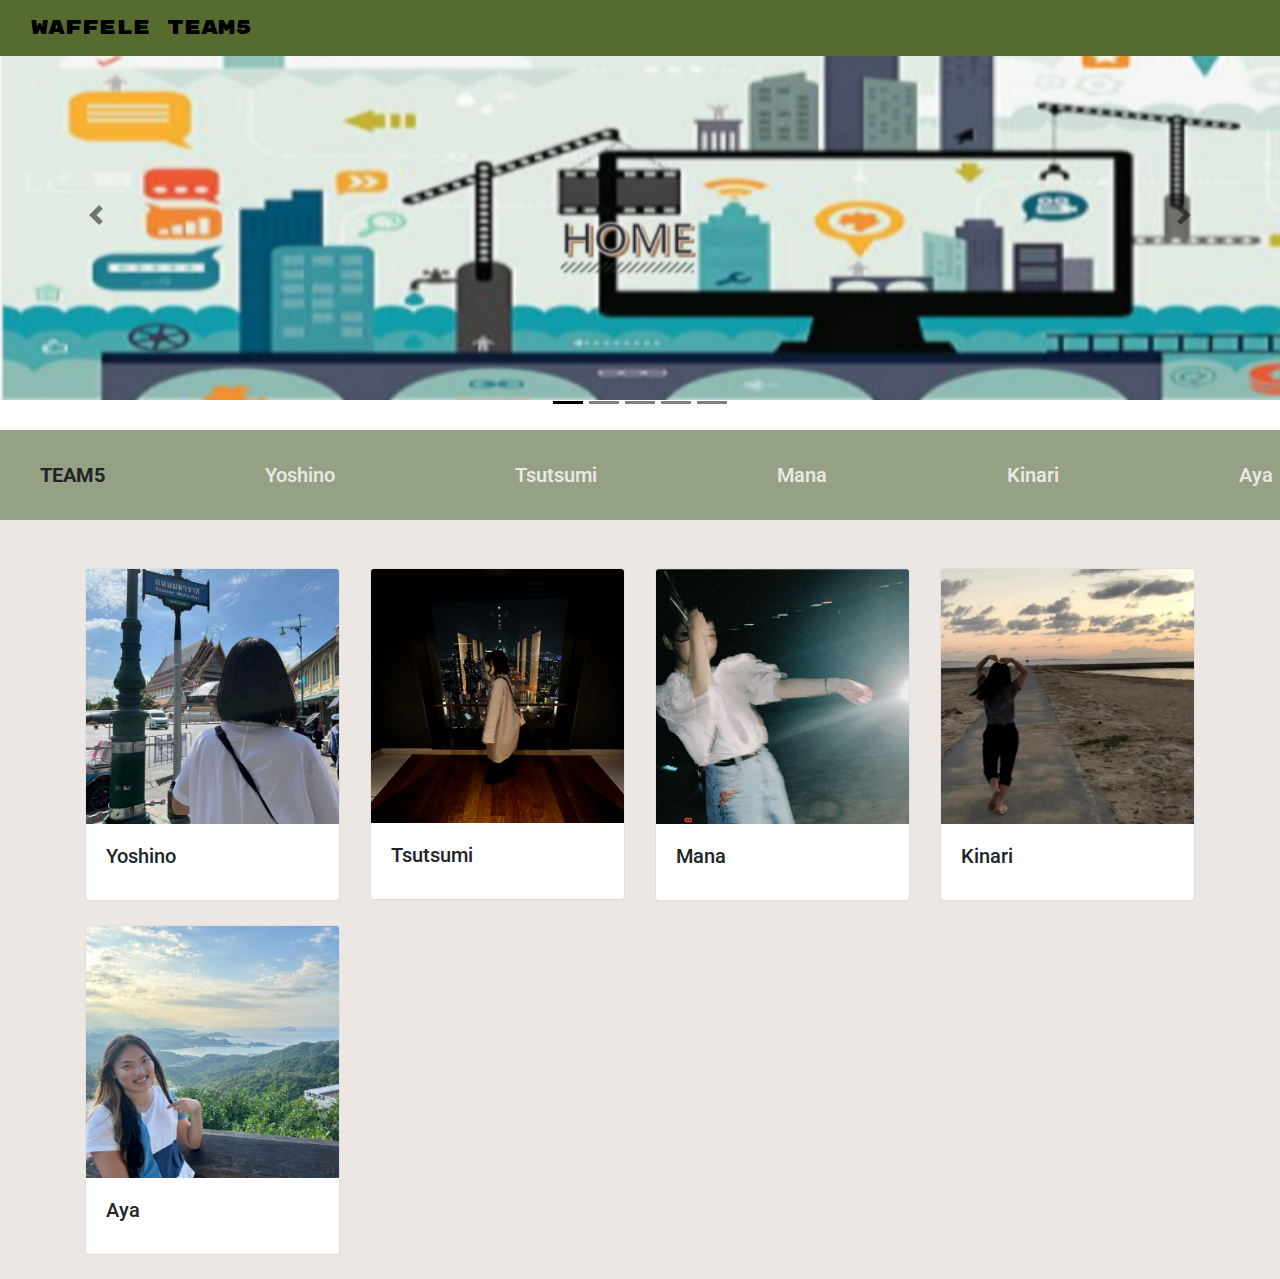
==== index.html @ e6914407 "202311131532" ====
<!DOCTYPE html>
<html lang="en">

<head>
  <meta charset="utf-8">
  <meta name="viewport" content="width=device-width, initial-scale=1, shrink-to-fit=no">
  <meta name="theme-color" content="#000000">
  <script type="text/javascript" src="script.js"></script>
  <link rel="stylesheet" href="https://cdn.jsdelivr.net/npm/bootstrap@5.3.2/dist/css/bootstrap.min.css">
  <link rel="stylesheet" href="style_favorite.css">
  <!-- Google font Icon -->
  <link rel="preconnect" href="https://fonts.googleapis.com">
  <link rel="preconnect" href="https://fonts.gstatic.com" crossorigin>
  <link href="https://fonts.googleapis.com/css2?family=Noto+Sans+JP:wght@100&family=Roboto:ital,wght@0,100;1,100;1,900&family=Rubik+Mono+One&display=swap" rel="stylesheet">
  <!-- Google Fonts のコードを追加 -->
  <link rel="preconnect" href="https://fonts.gstatic.com">
  <link href="https://fonts.googleapis.com/css2?family=Rubik+Mono+One&display=swap" rel="stylesheet">
  <style>
      /* フォントを適用する要素に対して指定 */
      .navbar-brand {
          font-family: 'Rubik Mono One', sans-serif;
      }
  </style>
</head>

<body>
<a class="btn" id="scroll-to-top-btn" onclick="scroll_to_top()"></a>

  <nav class="navbar fixed-top" style="background:#556b2f">

  <div class="container-fluid">
   
    <a class="navbar-brand" href="index.html">Waffele team5</a>
    <button class="navbar-toggler" type="button" data-bs-toggle="offcanvas" data-bs-target="#offcanvasNavbar" aria-controls="offcanvasNavbar">
      <span class="navbar-toggler-icon"></span>
    </button>

    <div class="offcanvas offcanvas-end" tabindex="-1" id="offcanvasNavbar" aria-labelledby="offcanvasNavbarLabel">
      <div class="offcanvas-header">
        <h5 class="offcanvas-title" id="offcanvasNavbarLabel">Team5</h5>
        <button type="button" class="btn-close" data-bs-dismiss="offcanvas" aria-label="Close"></button>
      </div>

      <div class="offcanvas-body">
        <ul class="navbar-nav justify-content-end flex-grow-1 pe-3">
          <li class="nav-item">
            <a class="nav-link active" aria-current="page" href="index.html">Home</a>
          </li>

          <li class="nav-item">
            <a class="nav-link" href="index_travel.html">　将来行ってみたいところ</a>
          </li>

        <li class="nav-item">
          <a class="nav-link" href="index_interest.html">　今熱中しているもの・こと</a>
        </li>

        <li class="nav-item">
          <a class="nav-link" href="index_favorite.html">　おすすめしたいもの・こと</a>
        </li>

        <li class="nav-item">
          <a class="nav-link" href="index_tech.html">　テックキャリアの先</a>
        </li>


      </div>

    </div>
  </div>
</nav>
  
  <!--カルーセルを設置-->
  <div id="carouselExampleDark" class="carousel carousel-dark slide" data-bs-ride="carousel">
    <!--インジケーター部分作成-->
    <div class="carousel-indicators">
      <button type="button" data-bs-target="#carouselExampleDark" data-bs-slide-to="0" class="active" aria-current="true" aria-label="Slide 1"></button>
      <button type="button" data-bs-target="#carouselExampleDark" data-bs-slide-to="1" aria-label="Slide 2"></button>
      <button type="button" data-bs-target="#carouselExampleDark" data-bs-slide-to="2" aria-label="Slide 3"></button>
      <button type="button" data-bs-target="#carouselExampleDark" data-bs-slide-to="3" aria-label="Slide 4"></button>
      <button type="button" data-bs-target="#carouselExampleDark" data-bs-slide-to="4" aria-label="Slide 5"></button>
    </div>
    <!--スライド画像部分作成-->
    <div class="carousel-inner">
      <div class="carousel-item active" data-bs-interval="10000">
        <a href="index.html"> <!-- リンク先のページのURLを指定 -->
        <img src="home.png" class="d-block w-100" alt="home">
        <!--<div class="carousel-caption d-none d-md-block">
          <h5>home</h5>
          <p>team5のホームページ</p>
        </div>-->
        </a>
      </div>
      <div class="carousel-item" data-bs-interval="2000">
        <a href="index_travel.html">
        <img src="travel.png" class="d-block w-100" alt="travel">
        <!--<div class="carousel-caption d-none d-md-block">
          <h5>travel</h5>
          <p>team5メンバーの行きたいところ</p>
        </div>-->
        </a>
      </div>
      <div class="carousel-item">
        <a href="index_interest.html">
        <img src="intarest.png" class="d-block w-100" alt="intarest">
        <!--<div class="carousel-caption d-none d-md-block">
          <h5>intarest</h5>
          <p>team5メンバーの今熱中しているもの</p>
        </div>-->
        </a>    
      </div>
    　<div class="carousel-item" data-bs-interval="2000">
        <a href="index_favorite.html">
    　　<img src="favorite.png" class="d-block w-100" alt="favorite">
    　　<!--<div class="carousel-caption d-none d-md-block">
        　<h5>favorite</h5>
        　<p>team5メンバーのオススメしたいところ</p>
    　　</div>-->
        </a>
    　</div>
    　<div class="carousel-item" data-bs-interval="2000">
        <a href="index_tech.html">
    　　<img src="tech.png" class="d-block w-100" alt="tech">
    　　<!--<div class="carousel-caption d-none d-md-block">
        　<h5>Future</h5>
        　<p>team5メンバーのテックキャリの先</p>
    　　</div>-->
        </a>
    　</div>
    </div>
    <!--左右ボタン作成-->
    <button class="carousel-control-prev" type="button" data-bs-target="#carouselExampleDark" data-bs-slide="prev">
      <span class="carousel-control-prev-icon" aria-hidden="true"></span>
      <span class="visually-hidden">Previous</span>
    </button>
    <button class="carousel-control-next" type="button" data-bs-target="#carouselExampleDark" data-bs-slide="next">
      <span class="carousel-control-next-icon" aria-hidden="true"></span>
      <span class="visually-hidden">Next</span>
    </button>
  </div>

<div class="main"> 
  <div class="Name">
    <nav class="section">
        <li>TEAM5</li>
        <li><a class="Yoshino" href="#Yoshino">Yoshino</a></li>
        <li><a class="Tsutsumi" href="#Tsutsumi">Tsutsumi</a></li>
        <li><a class="Mana" href="#Mana">Mana</a></li>
        <li><a class="Kinari" href="#Kinari">Kinari</a></li>
        <li><a class="Aya" href="#Aya">Aya</a></li>
    </nav>
  </div>

<!-- 自己紹介カード -->
<!DOCTYPE html>
<html lang="en">
<head>
  <meta charset="UTF-8">
  <meta name="viewport" content="width=device-width, initial-scale=1, shrink-to-fit=no">
  <link rel="stylesheet" href="https://stackpath.bootstrapcdn.com/bootstrap/4.5.2/css/bootstrap.min.css">
  <title>自己紹介カード</title>
  <style>
    .expandable-content {
      display: none;
    }
    .card-img {
      /* 一律の写真サイズを指定 */
      max-width: 100%;
      height: auto;
      object-fit:cover;
    }
  </style>
</head>
<body>

<div class="container mt-5">
  <div class="row">
    <!-- カード1 -->
    <div class="col-md-3 mb-4">
      <div class="card" id="introCard1">
        <img src="pro_yosshi.png" class="card-img-top" alt="Your Photo 1">
        <div class="card-body">
          <h5 class="card-title"id="Yoshino">Yoshino</h5>
          <div class="expandable-content">
            <p><strong>好きな食べ物:</strong>餃子</p>
            <p><strong>好きな動物:</strong>うさぎ</p>
            <p><strong>好きな授業:</strong>数学</p>
            <p><strong>趣味:</strong>食事</p>
            <p><strong>一言:</strong>最後までwaffleについていけるようにがんばります。</p>
          </div>
        </div>
      </div>
    </div>

    <!-- カード2 -->
    <div class="col-md-3 mb-4">
      <div class="card" id="introCard2">
        <img src="pro_tutumi.png" class="card-img-top" alt="Your Photo 2">
        <div class="card-body">
          <h5 class="card-title"id="Tsutsumi">Tsutsumi</h5>
          <div class="expandable-content">
            <p><strong>好きな食べ物:</strong>胡椒、一味、辛い物全般、タピオカ</p>
            <p><strong>好きな動物:</strong> いぬ、うさぎ</p>
            <p><strong>好きな授業:</strong> 情報</p>
            <p><strong>趣味:</strong> ゲーム、読書</p>
            <p><strong>一言:</strong> GitHubで共同編集スムーズにできるようブランチとかもう一回勉強し直します！</p>
          </div>
        </div>
      </div>
    </div>

    <!-- カード3 -->
    <div class="col-md-3 mb-4">
      <div class="card" id="introCard2">
        <img src="pro_mana.png" class="card-img-top" alt="Your Photo 2">
        <div class="card-body">
          <h5 class="card-title"id="Mana">Mana</h5>
          <div class="expandable-content">
            <p><strong>好きな食べ物:</strong> チョコ、ラーメン</p>
            <p><strong>好きな動物:</strong>柴犬</p>
            <p><strong>好きな授業:</strong> 統計（高校では体育）</p>
            <p><strong>趣味:</strong>漫画、アニメ、ダンス</p>
            <p><strong>一言:</strong>大量のerrorに負けずに頑張ります！</p>
          </div>
        </div>
      </div>
    </div>

    <!-- カード4 -->
    <div class="col-md-3 mb-4">
      <div class="card" id="introCard2">
        <img src="pro_kinari.png" class="card-img-top" alt="Your Photo 2">
        <div class="card-body">
          <h5 class="card-title"id="Kinari">Kinari</h5>
          <div class="expandable-content">
            <p><strong>好きな食べ物:</strong>えび、ホルモン、ラーメン</p>
            <p><strong>好きな動物:</strong> くま</p>
            <p><strong>好きな授業:</strong> 韓国語</p>
            <p><strong>趣味:</strong> Netflix</p>
            <p><strong>一言:</strong> waffleを通じて成長できるように頑張ります</p>
          </div>
        </div>
      </div>
    </div>


    <!-- カード5 -->
    <div class="col-md-3 mb-4">
      <div class="card" id="introCard2">
        <img src="pro_aya.png" class="card-img-top" alt="Your Photo 2">
        <div class="card-body">
          <h5 class="card-title"id="Aya">Aya</h5>
          <div class="expandable-content">
            <p><strong>好きな食べ物:</strong> 海鮮</p>
            <p><strong>好きな動物:</strong> ねこ</p>
            <!-- <p><strong>好きな授業:</strong> More details...</p> -->
            <p><strong>趣味:</strong> 旅行</p>
            <p><strong>一言:</strong> waffle collegeは大変ですが、最後まで頑張ります！</p>
          </div>
        </div>
      </div>
    </div>
  
  </div>
</div>
</div>

<script src="https://code.jquery.com/jquery-3.5.1.slim.min.js"></script>
<script src="https://cdn.jsdelivr.net/npm/@popperjs/core@2.9.2/dist/umd/popper.min.js"></script>
<script src="https://stackpath.bootstrapcdn.com/bootstrap/4.5.2/js/bootstrap.min.js"></script>
<script>
  // JavaScript to handle the card expansion
  $(document).ready(function () {
    $(".card").hover(
      function () {
        $(this).find(".expandable-content").slideDown();
      },
      function () {
        $(this).find(".expandable-content").slideUp();
      }
    );
  });
</script>

</body>
</html>
<!-- 終わり -->


  <!--bootstrapを設置-->
  <!--jQuery v3.6.4 をロードする-->
  <script src="https://cdn.jsdelivr.net/npm/jquery@3.6.4/dist/jquery.min.js"></script>
  <!--Popper v2.11.8 をロードする
  <script src="https://cdn.jsdelivr.net/npm/popper.js@2.11.8/dist/umd/popper.min.js"></script>
  #Bootstrap v5以降では、Popperがデフォルトでバンドルされており、Popperの外部ファイルを読み込む必要がなくなったためコメントアウト
  Bootstrap v5.3.2 をロードする-->
  <script src="https://cdn.jsdelivr.net/npm/bootstrap@5.3.2/dist/js/bootstrap.min.js"></script>
  <!-- bootstrap -->
  <link href="https://cdn.jsdelivr.net/npm/bootstrap@5.3.0/dist/css/bootstrap.min.css" rel="stylesheet" integrity="sha384-9ndCyUaIbzAi2FUVXJi0CjmCapSmO7SnpJef0486qhLnuZ2cdeRhO02iuK6FUUVM" crossorigin="anonymous">
  <script src="https://cdn.jsdelivr.net/npm/bootstrap@5.3.0/dist/js/bootstrap.bundle.min.js" integrity="sha384-geWF76RCwLtnZ8qwWowPQNguL3RmwHVBC9FhGdlKrxdiJJigb/j/68SIy3Te4Bkz" crossorigin="anonymous"></script></body>

</html>
---- style_favorite.css ----
html{  
    scroll-behavior:smooth;
}

.site1{
    font-size:15px;
    color:#ede7e3;
    text-decoration: none;
    margin:5px;
}
.site2{
    font-size:15px;
    color:#ede7e3;
    text-decoration: none;
    margin:5px;
}
.site3{
    font-size:15px;
    color:#ede7e3;
    text-decoration: none;
    margin:5px;
}
.site4{
    font-size:15px;
    color:#ede7e3;
    text-decoration: none;
    margin:5px;
}
.site5{
    font-size:15px;
    color:#ede7e3;
    text-decoration: none;
    margin:5px;
}


.site1:hover{   
    font-weight:bolder;
    font-size:14px;
    color:#9F7756;
    font-weight:900;
}
.site2:hover{
    font-size:14px;
    font-weight: bolder;
    color:#9F7756;
}
.site3:hover{
    font-size:14px;
    font-weight: bolder;
    color:#9F7756;
}
.site4:hover{
    font-size:14px;
    font-weight: bolder;
    color:#9F7756;
}
.site5:hover{
    font-size:14px;
    font-weight: bolder;
    color:#9F7756;
}


h1{ 
    font-weight: bold;
    font-size: 40px;
    text-shadow: 3px 3px 0 #9F7756;
    -webkit-text-stroke: 1px #ede7e3;
    padding: 0 0 10px;

    color:#ede7e3;
    position:absolute;
    top:250px;
    left: 490px;
}

h1:after {
    position: absolute;
    bottom: 0;
    left: 0;
    width: 100%;
    height: 10px;
    content: '';
    background-image: -webkit-repeating-linear-gradient(135deg, #2b342b, #2b342b 1px, transparent 2px, transparent 5px);
    background-image: repeating-linear-gradient(-45deg, #2b342b, #2b342b 1px, transparent 2px, transparent 5px);
    background-size: 7px 7px;
    -webkit-backface-visibility: hidden;
    backface-visibility: hidden;
  }


.Name{
    background-color:#94a185;
    height: 90px;
 }


li{  list-style:none;
    font-weight: 700;
    padding:30px 20px 20px 40px;
   
}

a.Yoshino{text-decoration:none;
    color:#ede7e3;  
    font-weight: 550;
    padding-left:100px;
}

a.Tsutsumi{text-decoration:none;
    color:#ede7e3;  
    font-weight: 550;
    padding-left:120px;
}

a.Mana{text-decoration:none;
    color:#ede7e3;  
    font-weight: 550;
    padding-left:120px;
}

a.Kinari{
    text-decoration:none;
    color:#ede7e3;  
    font-weight: 550;
    padding-left:120px;
}

a.Aya{
    text-decoration:none;
    color:#ede7e3;  
    font-weight: 550;
    padding-left:120px;
}


a.Yoshino:hover{
    color:#2b3412;
    font-weight:900;

}

a.Tsutsumi:hover{
    color:#2b3412;
    font-weight:900;
}

a.Mana:hover{
    color:#2b3412;
    font-weight:900;


}

a.Kinari:hover{
    color:#2b3412;
    font-weight:900;
}


a.Aya:hover{
    color:#2b3412;
    font-weight:900;
}


.main-text{
margin: 150px 300px 100px 300px;
}



h2{ 
    text-align: center;
    font-size: 25px;
    font-weight: 900;
    color: #9F7756;
    text-decoration: underline;
    text-decoration-color:#94a185;
    margin: 10px 10px 10px 30px;
}


p{
    margin: 10px 10px 100px 10px;
}

.section{
    font-size: 20px;
    display:flex;
}

.main{
    background-color:#EDE7E3;
}

.footer{
    background-color: #9f7756;
    padding:0px 0px 0px 0px;
    height: 70px;
}


/*ボタンのスタイル */
.btn {
    /* buttonタグのリセットCSS */
    border: none;
    cursor: pointer;
    outline: none;
    padding: 0;
    appearance: none;
  
    /* ボタンの装飾 */
    position: fixed;
    right: 30px;
    bottom: 30px;
    z-index: 100;
    width: 50px;
    height: 50px;
    border-radius: 50%;
    background-color: #2b3412;
    display: flex;
    align-items: center;
    justify-content: center;
    transition: all 0.3s ease;
  }
  
  /* 矢印のスタイル */
  .btn::before {
    content: "";
    width: 12px;
    height: 12px;
    margin-bottom: -6px;
    border-top: solid 3px #ede7e3;
    border-right: solid 3px #ede7e3;
    transform: rotate(-45deg);
  }
  
  /* ホバー時のスタイル */
  .btn:hover {
    transform: scale(1.1);
  }



/* スライドショー */
.slide {
    text-align: center;
    height: 430px;
    width: 100%;
    overflow: hidden;
    position: relative;
}


.slideitem {
    opacity: 0;
    width: 100%;
    height: 100%;
    object-fit: cover;
    position: absolute;
    left: 5%;
    top: 0;
    animation: anime 15s infinite linear;
}

.slideitem:nth-of-type(2) {
    opacity: 0; 
    animation-delay: 5s; 
}
.slideitem:nth-of-type(3) {
    opacity: 0; 
    animation-delay: 10s; 
}
@keyframes anime {
    0%, 20% {
        opacity: 0;
    }
    25%, 75% {
        opacity: 1;
    }
    80%, 100% {
        opacity: 0;
    }
}

.slideitem {
    left: 0; 
    top: 0; 
    animation: anime 15s infinite linear;
}
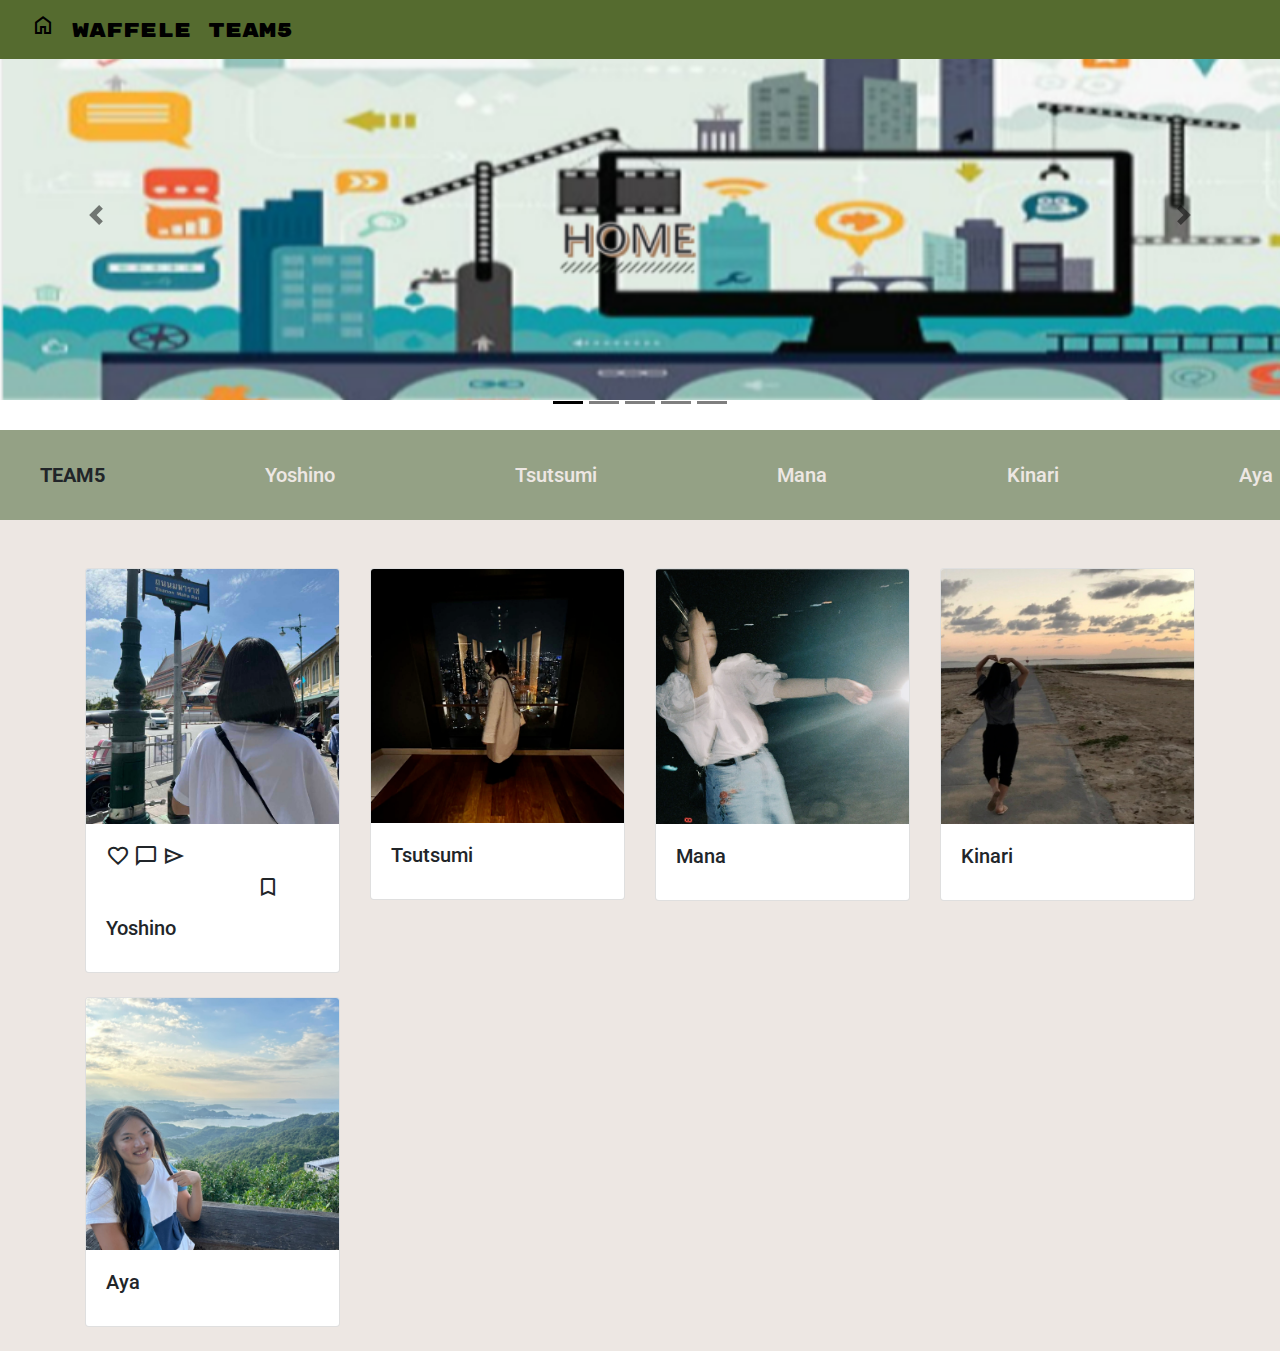
==== commit 0e99f615: "main" ====
--- a/index.html
+++ b/index.html
@@ -15,6 +15,7 @@
   <!-- Google Fonts のコードを追加 -->
   <link rel="preconnect" href="https://fonts.gstatic.com">
   <link href="https://fonts.googleapis.com/css2?family=Rubik+Mono+One&display=swap" rel="stylesheet">
+  <link rel="stylesheet" href="https://fonts.googleapis.com/css2?family=Material+Symbols+Outlined:opsz,wght,FILL,GRAD@20..48,100..700,0..1,-50..200"/>
   <style>
       /* フォントを適用する要素に対して指定 */
       .navbar-brand {
@@ -30,7 +31,12 @@
 
   <div class="container-fluid">
    
-    <a class="navbar-brand" href="index.html">Waffele team5</a>
+    <a class="navbar-brand" href="index.html">
+      <span class="material-symbols-outlined">
+        home
+        </span>
+      Waffele team5
+    </a>
     <button class="navbar-toggler" type="button" data-bs-toggle="offcanvas" data-bs-target="#offcanvasNavbar" aria-controls="offcanvasNavbar">
       <span class="navbar-toggler-icon"></span>
     </button>
@@ -48,19 +54,26 @@
           </li>
 
           <li class="nav-item">
-            <a class="nav-link" href="index_travel.html">　将来行ってみたいところ</a>
+            <a class="nav-link" href="index_travel.html">Travel</a>
           </li>
 
         <li class="nav-item">
-          <a class="nav-link" href="index_interest.html">　今熱中しているもの・こと</a>
+          <a class="nav-link" href="index_interest.html">Interest</a>
         </li>
 
         <li class="nav-item">
-          <a class="nav-link" href="index_favorite.html">　おすすめしたいもの・こと</a>
+          <a class="nav-link" href="index_favorite.html">Recommendation
+          </a>
         </li>
 
         <li class="nav-item">
-          <a class="nav-link" href="index_tech.html">　テックキャリアの先</a>
+          <a class="nav-link" href="index_tech.html">Future</a>
+        </li>
+
+        <li class="nav-item">
+          <a class="nav-link" ><span class="material-symbols-outlined" id="icon-mail">
+            mail
+            </span>お問い合わせ</a>
         </li>
 
 
@@ -180,6 +193,20 @@
       <div class="card" id="introCard1">
         <img src="pro_yosshi.png" class="card-img-top" alt="Your Photo 1">
         <div class="card-body">
+          <div id="icon-insta">
+          <span class="material-symbols-outlined">
+            favorite
+            </span>
+            <span class="material-symbols-outlined">
+              chat_bubble
+              </span>
+              <span class="material-symbols-outlined">
+                send
+                </span>
+                <span class="material-symbols-outlined" id="icon-save">
+                  bookmark
+                  </span>
+                </div>
           <h5 class="card-title"id="Yoshino">Yoshino</h5>
           <div class="expandable-content">
             <p><strong>好きな食べ物:</strong>餃子</p>
--- a/style_favorite.css
+++ b/style_favorite.css
@@ -293,3 +293,30 @@
 }
 
 
+#icon-mail {
+    padding-right:10px;
+    animation: updown 2s infinite ease-in-out;
+}
+
+@keyframes updown {
+    0% {
+      transform: translate(0, 0);
+    }
+    50% {
+      transform: translate(0, -10px);
+    }
+    100% {
+      transform: translate(0, 0);
+    }
+  }
+
+  #icon-insta {
+    padding-bottom:10px;
+  }
+
+  #icon-save {
+    padding-left:150px;
+  }
+
+ 
+  
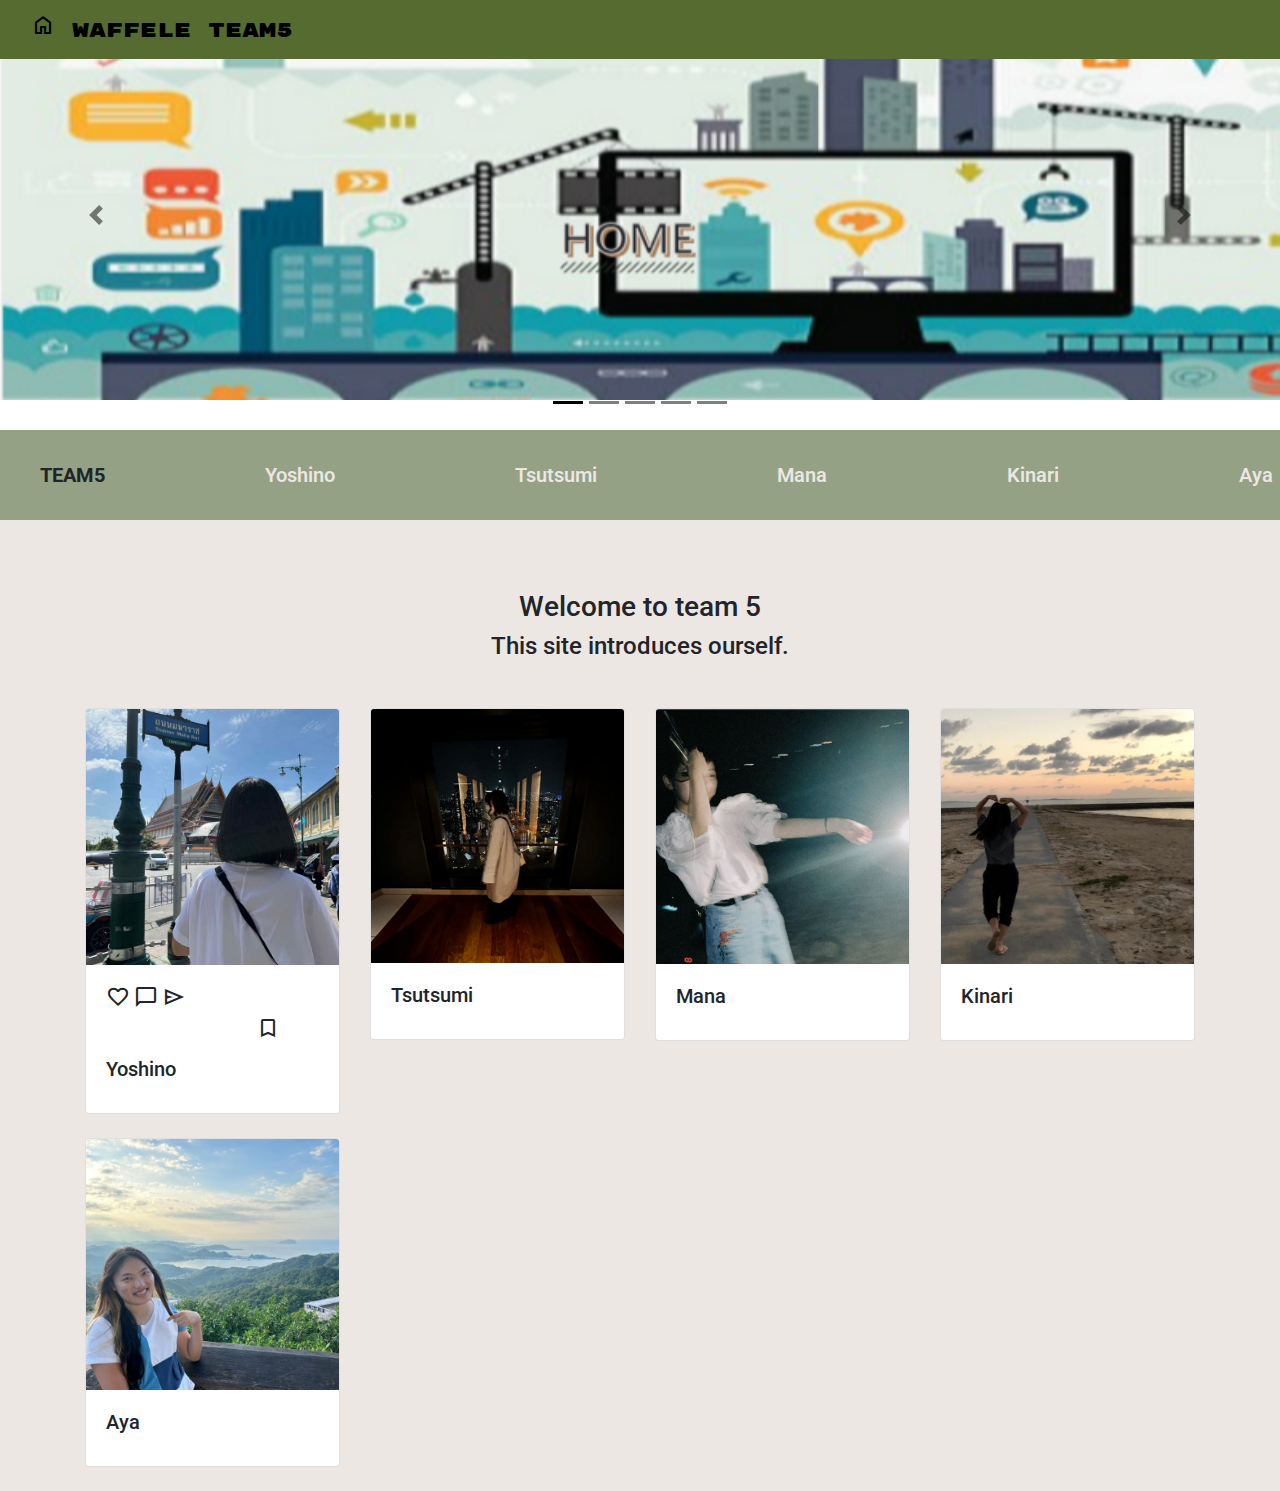
==== commit d2b50a22: "main" ====
--- a/index.html
+++ b/index.html
@@ -186,6 +186,16 @@
 </head>
 <body>
 
+  <div class="welcome">
+  <h3>
+    Welcome to team 5
+    <h4>
+      This site introduces ourself.
+    </h4>
+  </h3>
+  </div>
+
+
 <div class="container mt-5">
   <div class="row">
     <!-- カード1 -->
--- a/style_favorite.css
+++ b/style_favorite.css
@@ -114,6 +114,8 @@
     font-weight: 550;
     padding-left:120px;
 }
+
+
 
 a.Mana{text-decoration:none;
     color:#ede7e3;  
@@ -318,5 +320,27 @@
     padding-left:150px;
   }
 
- 
-  
+  #icon-home {
+    padding-right:10px;
+  }
+
+  .Kinari {
+    margin-top:100px;
+  } 
+
+  .Mana {
+    margin-top:100px;
+  }
+
+  .Aya {
+    margin-top:100px;
+  }
+
+  .Aya2 {
+    margin-top:100px;
+  }
+
+  .welcome {
+    text-align:center;
+    margin-top:70px;
+  }
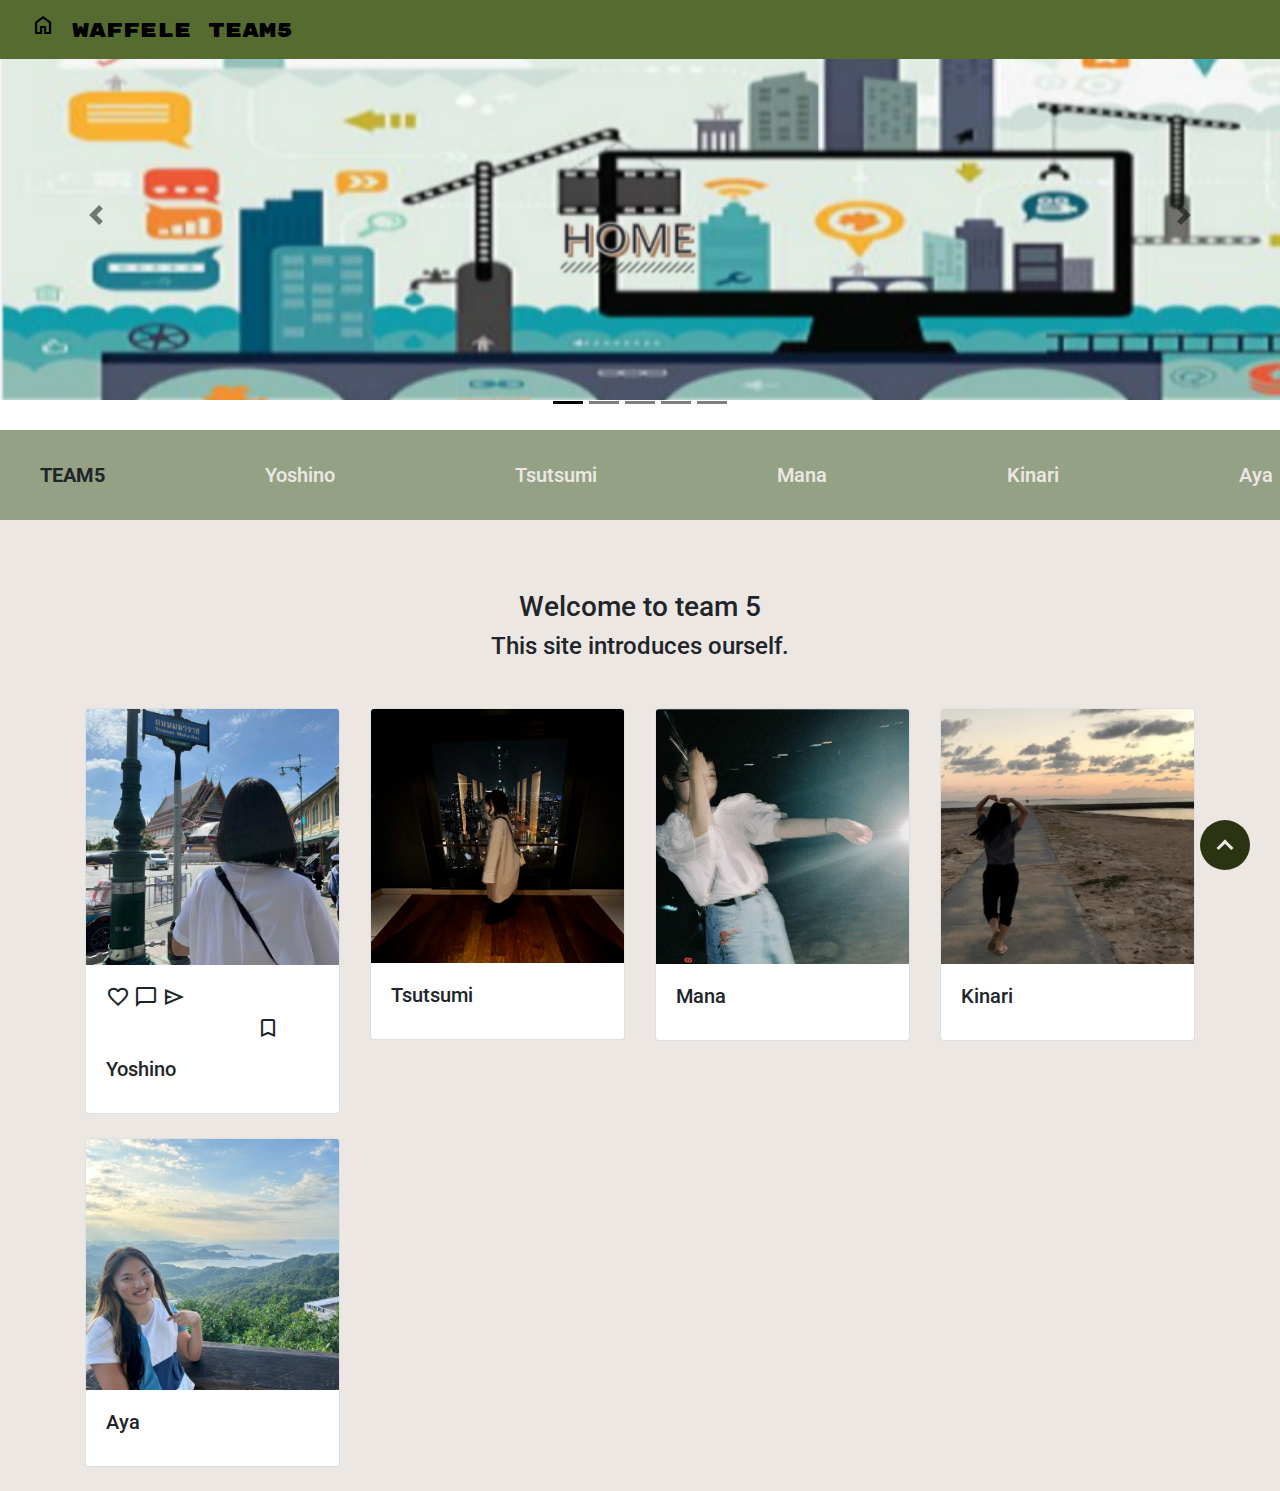
==== commit de87dee7: "Update index.html" ====
--- a/index.html
+++ b/index.html
@@ -25,7 +25,7 @@
 </head>
 
 <body>
-<a class="btn" id="scroll-to-top-btn" onclick="scroll_to_top()"></a>
+<a class="btna" id="scroll-to-top-btn" onclick="scroll_to_top()"></a>
 
   <nav class="navbar fixed-top" style="background:#556b2f">
 
--- a/style_favorite.css
+++ b/style_favorite.css
@@ -206,7 +206,7 @@
 
 
 /*ボタンのスタイル */
-.btn {
+.btna {
     /* buttonタグのリセットCSS */
     border: none;
     cursor: pointer;
@@ -230,7 +230,7 @@
   }
   
   /* 矢印のスタイル */
-  .btn::before {
+  .btna::before {
     content: "";
     width: 12px;
     height: 12px;
@@ -241,7 +241,7 @@
   }
   
   /* ホバー時のスタイル */
-  .btn:hover {
+  .btna:hover {
     transform: scale(1.1);
   }
 
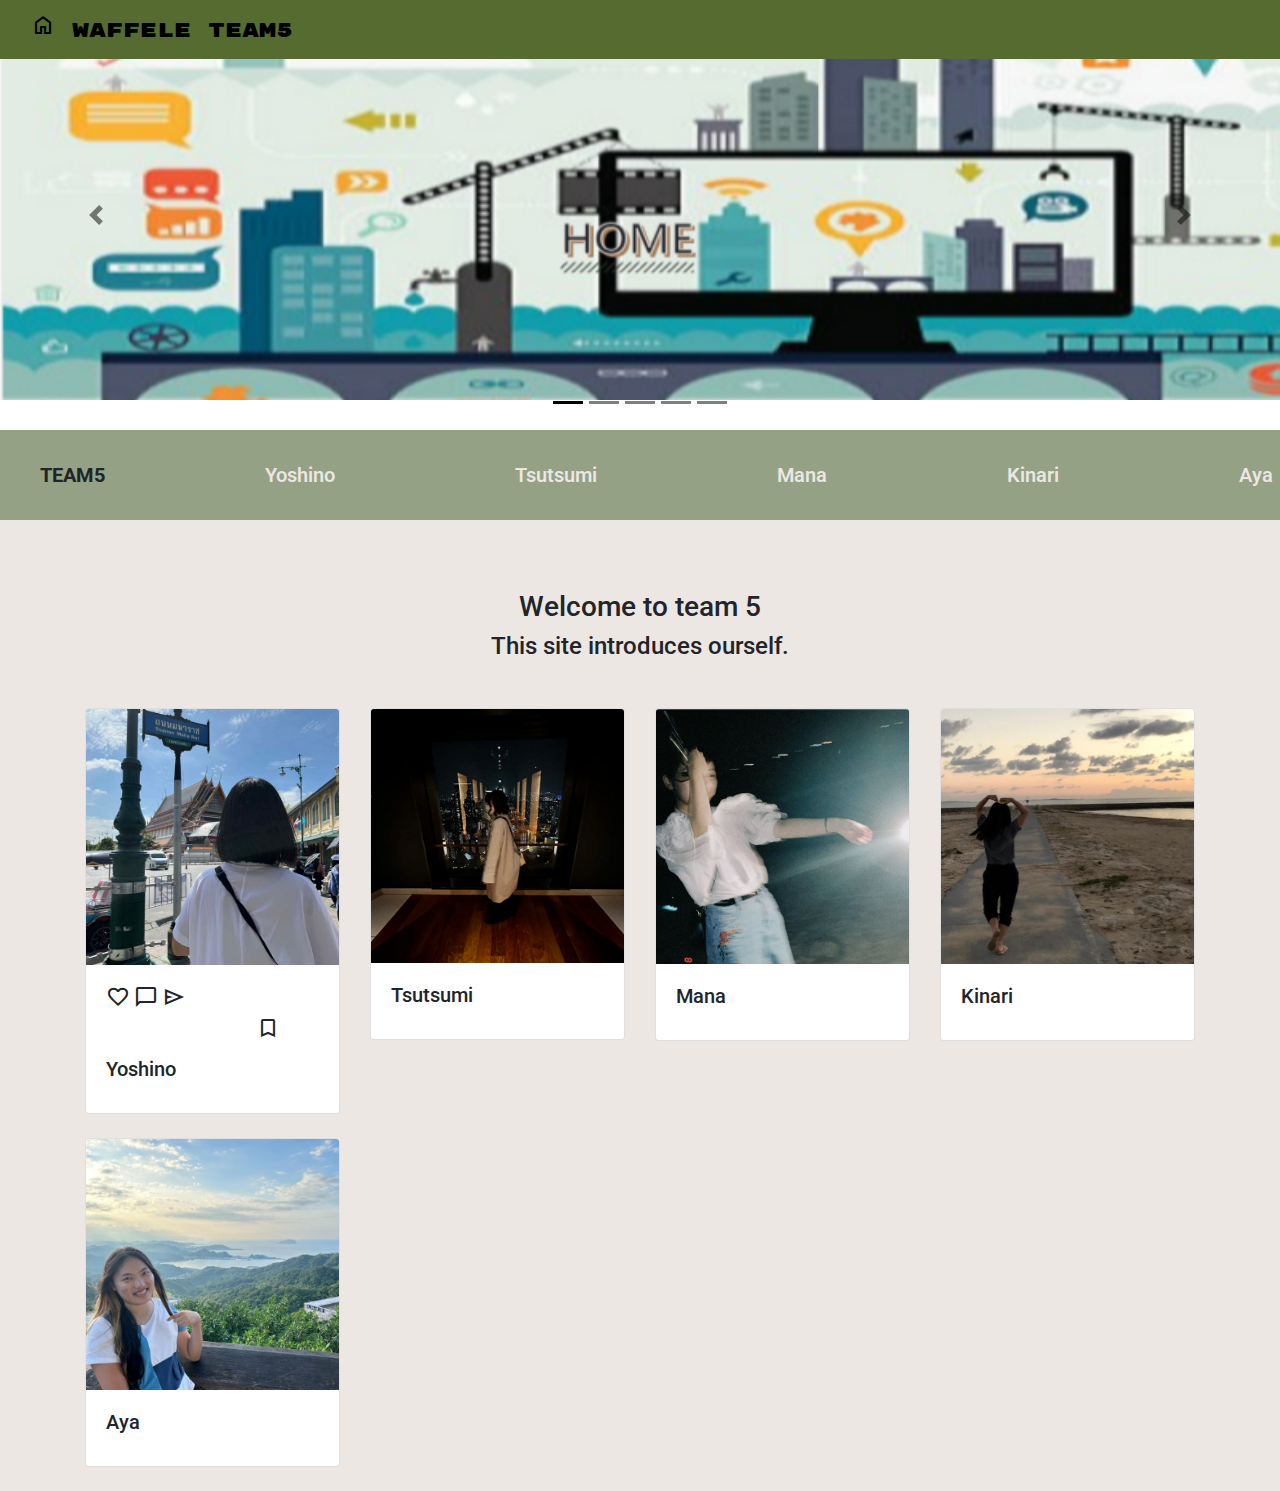
==== commit 7d46d393: "Update index.html" ====
--- a/index.html
+++ b/index.html
@@ -25,7 +25,6 @@
 </head>
 
 <body>
-<a class="btna" id="scroll-to-top-btn" onclick="scroll_to_top()"></a>
 
   <nav class="navbar fixed-top" style="background:#556b2f">
 
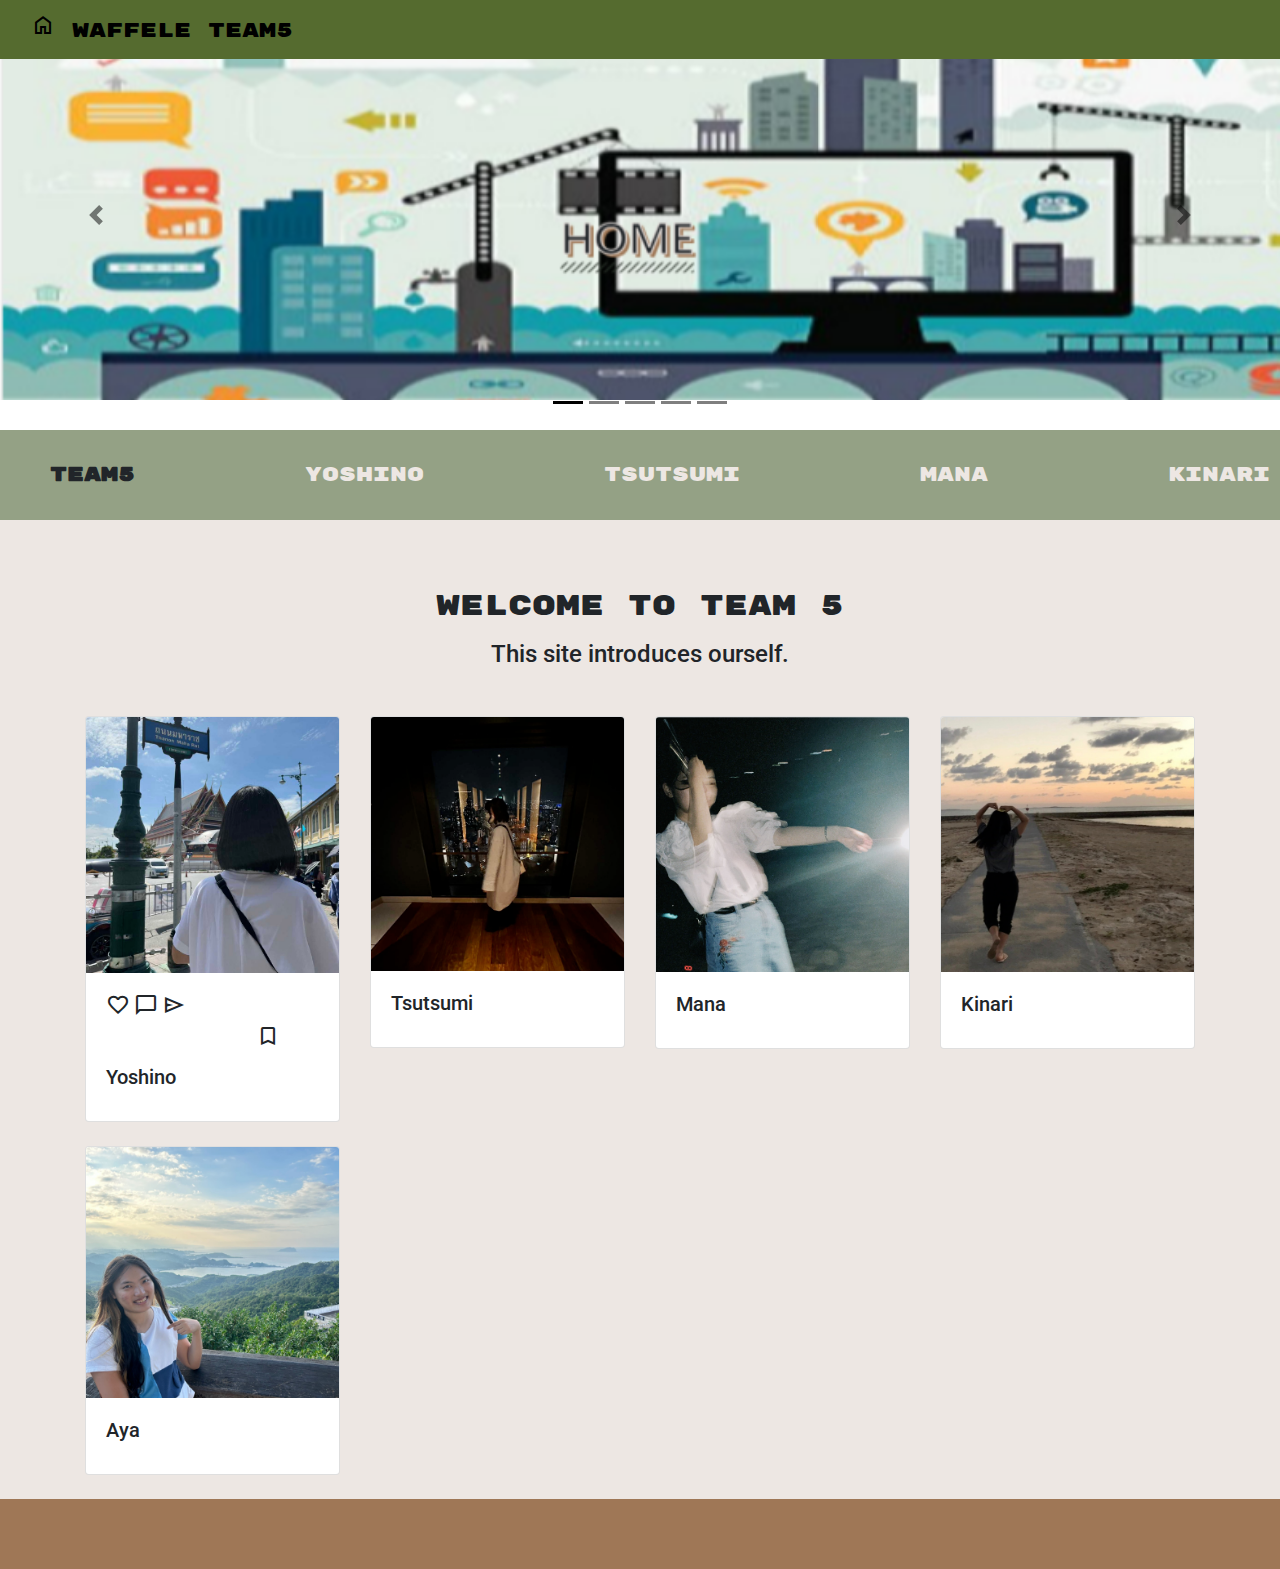
==== commit 86d1e19a: "202311132215" ====
--- a/index.html
+++ b/index.html
@@ -21,6 +21,18 @@
       .navbar-brand {
           font-family: 'Rubik Mono One', sans-serif;
       }
+      .offcanvas-title {
+          font-family: 'Rubik Mono One', sans-serif;
+      }
+      .nav-item {
+          font-family: 'Rubik Mono One', sans-serif;
+      }
+      .section {
+          font-family: 'Rubik Mono One', sans-serif;
+      }
+      .aisatu {
+          font-family: 'Rubik Mono One', sans-serif;
+      }
   </style>
 </head>
 
@@ -72,7 +84,7 @@
         <li class="nav-item">
           <a class="nav-link" ><span class="material-symbols-outlined" id="icon-mail">
             mail
-            </span>お問い合わせ</a>
+            </span>contact</a>
         </li>
 
 
@@ -154,7 +166,7 @@
 <div class="main"> 
   <div class="Name">
     <nav class="section">
-        <li>TEAM5</li>
+        <li><p class="h">TEAM5</p></li>
         <li><a class="Yoshino" href="#Yoshino">Yoshino</a></li>
         <li><a class="Tsutsumi" href="#Tsutsumi">Tsutsumi</a></li>
         <li><a class="Mana" href="#Mana">Mana</a></li>
@@ -187,7 +199,7 @@
 
   <div class="welcome">
   <h3>
-    Welcome to team 5
+    <p class="aisatu">Welcome to team 5</p>
     <h4>
       This site introduces ourself.
     </h4>
@@ -299,7 +311,10 @@
   
   </div>
 </div>
+<div class="footer">
 </div>
+</div>
+
 
 <script src="https://code.jquery.com/jquery-3.5.1.slim.min.js"></script>
 <script src="https://cdn.jsdelivr.net/npm/@popperjs/core@2.9.2/dist/umd/popper.min.js"></script>
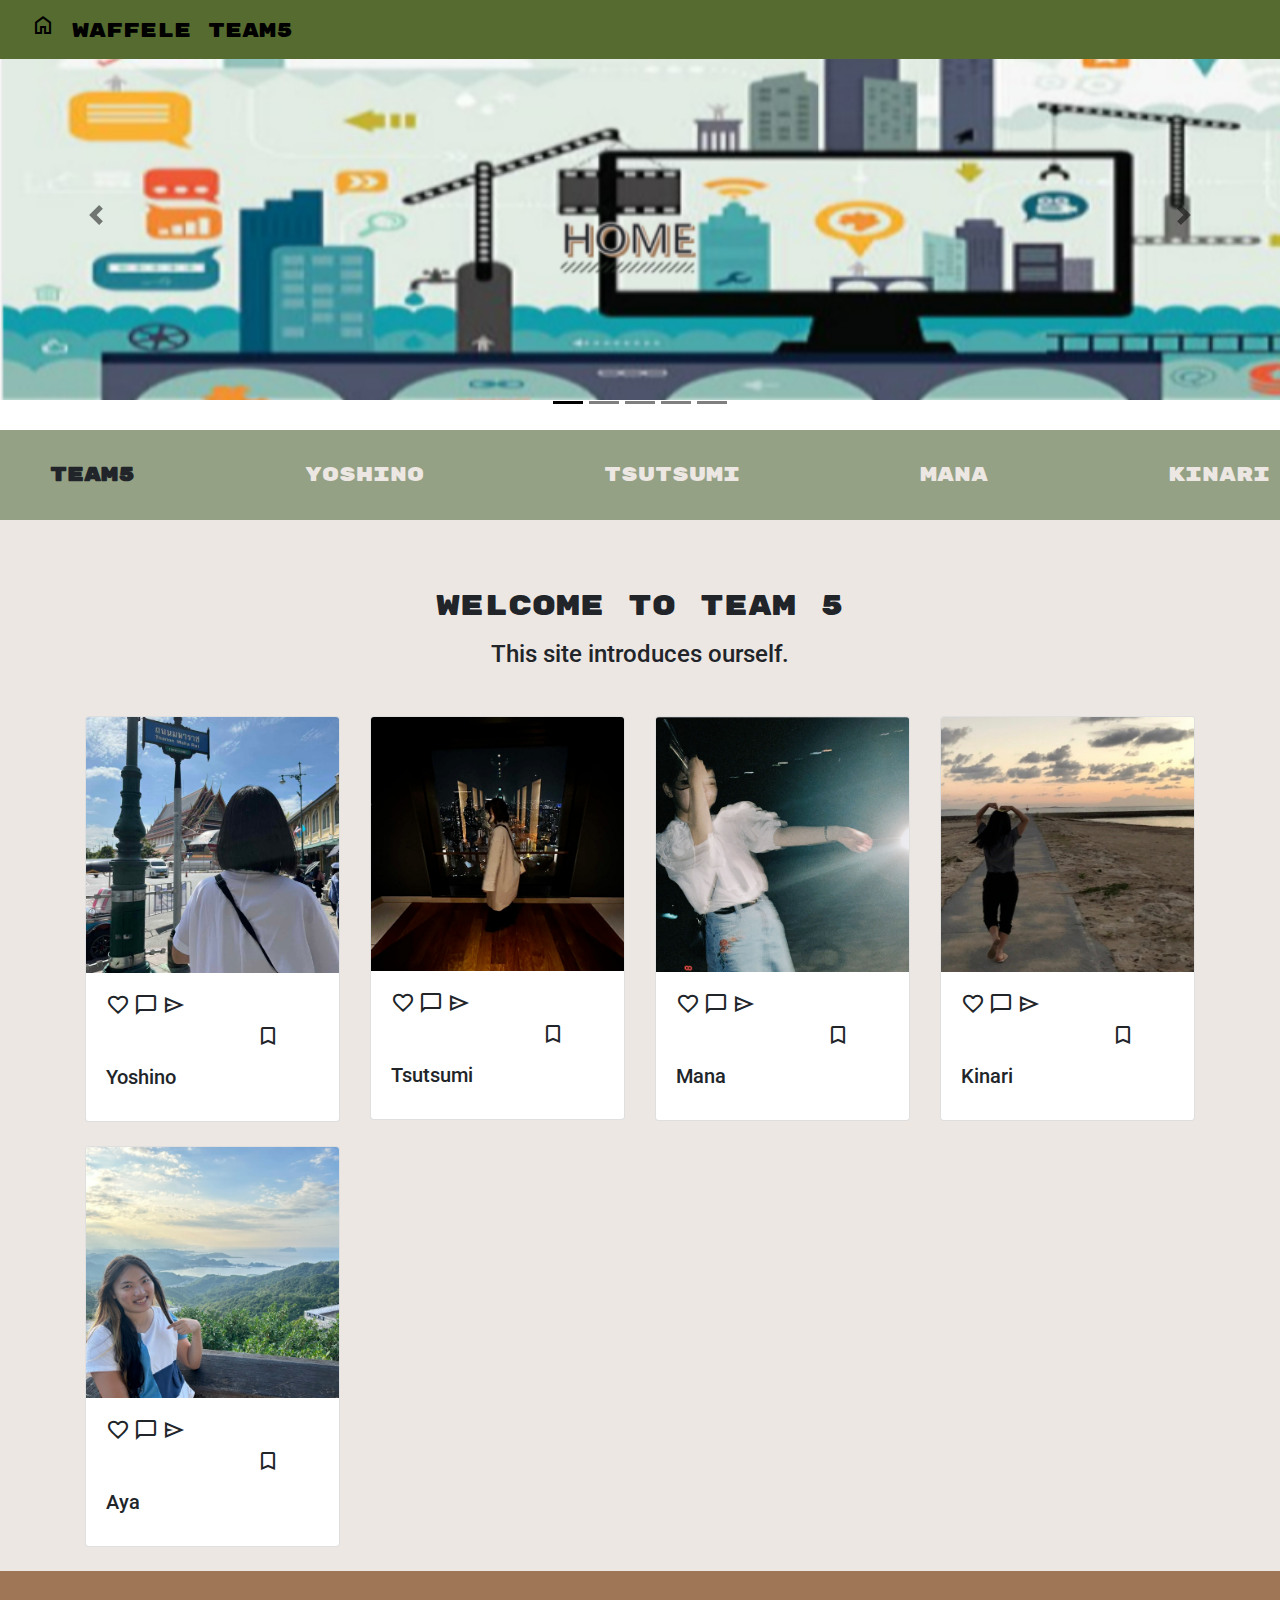
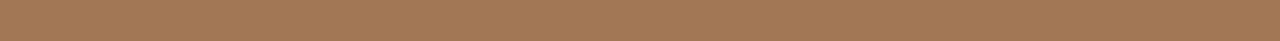
==== commit 78d2cd9b: "202311132236" ====
--- a/index.html
+++ b/index.html
@@ -245,6 +245,20 @@
       <div class="card" id="introCard2">
         <img src="pro_tutumi.png" class="card-img-top" alt="Your Photo 2">
         <div class="card-body">
+          <div id="icon-insta">
+            <span class="material-symbols-outlined">
+              favorite
+              </span>
+              <span class="material-symbols-outlined">
+                chat_bubble
+                </span>
+                <span class="material-symbols-outlined">
+                  send
+                  </span>
+                  <span class="material-symbols-outlined" id="icon-save">
+                    bookmark
+                    </span>
+                  </div>
           <h5 class="card-title"id="Tsutsumi">Tsutsumi</h5>
           <div class="expandable-content">
             <p><strong>好きな食べ物:</strong>胡椒、一味、辛い物全般、タピオカ</p>
@@ -262,6 +276,20 @@
       <div class="card" id="introCard2">
         <img src="pro_mana.png" class="card-img-top" alt="Your Photo 2">
         <div class="card-body">
+          <div id="icon-insta">
+            <span class="material-symbols-outlined">
+              favorite
+              </span>
+              <span class="material-symbols-outlined">
+                chat_bubble
+                </span>
+                <span class="material-symbols-outlined">
+                  send
+                  </span>
+                  <span class="material-symbols-outlined" id="icon-save">
+                    bookmark
+                    </span>
+                  </div>
           <h5 class="card-title"id="Mana">Mana</h5>
           <div class="expandable-content">
             <p><strong>好きな食べ物:</strong> チョコ、ラーメン</p>
@@ -279,6 +307,20 @@
       <div class="card" id="introCard2">
         <img src="pro_kinari.png" class="card-img-top" alt="Your Photo 2">
         <div class="card-body">
+          <div id="icon-insta">
+            <span class="material-symbols-outlined">
+              favorite
+              </span>
+              <span class="material-symbols-outlined">
+                chat_bubble
+                </span>
+                <span class="material-symbols-outlined">
+                  send
+                  </span>
+                  <span class="material-symbols-outlined" id="icon-save">
+                    bookmark
+                    </span>
+                  </div>
           <h5 class="card-title"id="Kinari">Kinari</h5>
           <div class="expandable-content">
             <p><strong>好きな食べ物:</strong>えび、ホルモン、ラーメン</p>
@@ -297,6 +339,20 @@
       <div class="card" id="introCard2">
         <img src="pro_aya.png" class="card-img-top" alt="Your Photo 2">
         <div class="card-body">
+          <div id="icon-insta">
+            <span class="material-symbols-outlined">
+              favorite
+              </span>
+              <span class="material-symbols-outlined">
+                chat_bubble
+                </span>
+                <span class="material-symbols-outlined">
+                  send
+                  </span>
+                  <span class="material-symbols-outlined" id="icon-save">
+                    bookmark
+                    </span>
+                  </div>
           <h5 class="card-title"id="Aya">Aya</h5>
           <div class="expandable-content">
             <p><strong>好きな食べ物:</strong> 海鮮</p>
